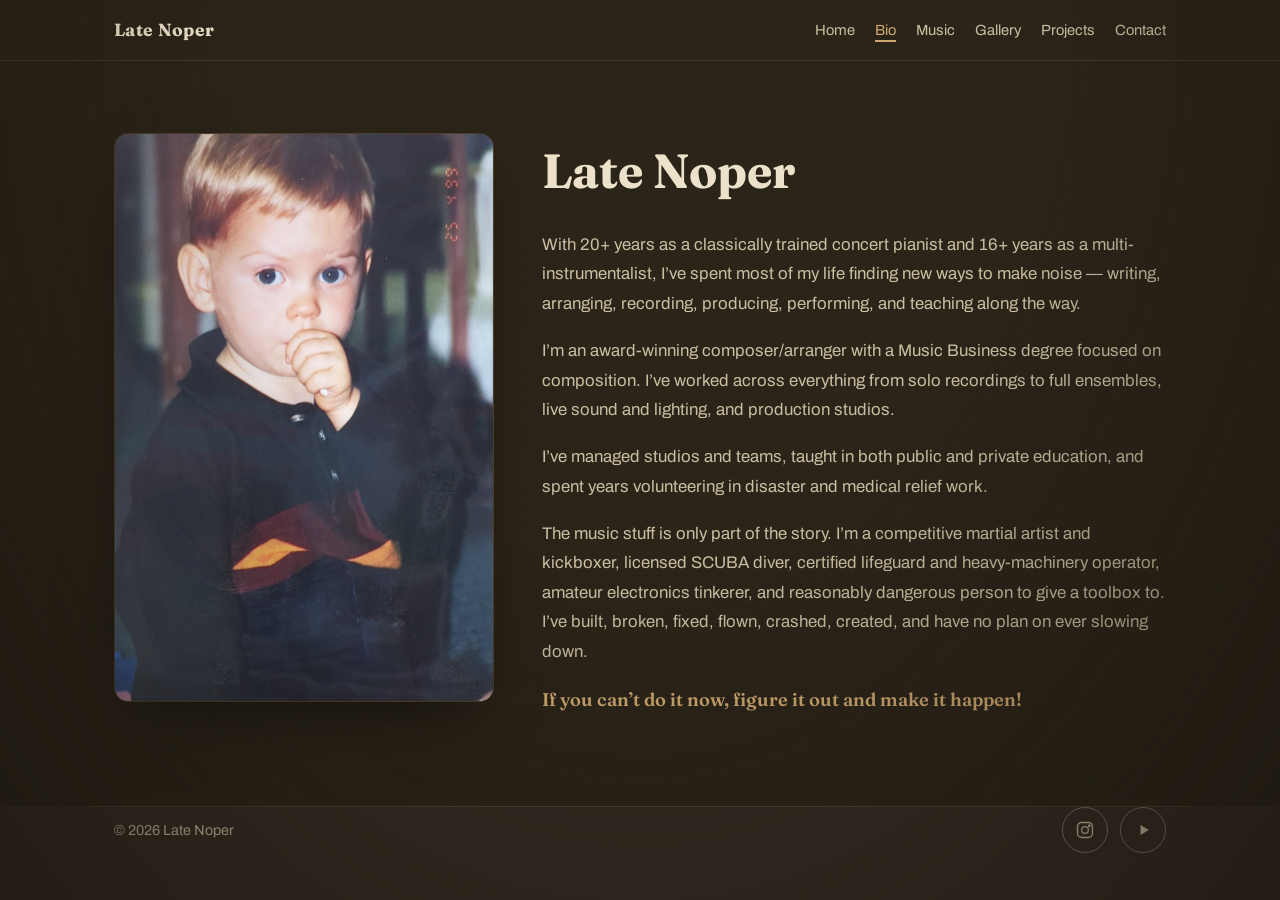
==== bio.html @ 8b2682c2 "Add files via upload" ====
<!DOCTYPE html>
<html lang="en">
<head>
<meta charset="UTF-8">
<meta name="viewport" content="width=device-width, initial-scale=1.0">
<title>Bio — Late Noper</title>
<meta name="theme-color" content="#2A2318">
<meta name="description" content="Late Noper — bio.">
<link rel="icon" type="image/png" sizes="32x32" href="assets/img/favicon-32.png">
<link rel="icon" type="image/png" sizes="64x64" href="assets/img/favicon-64.png">
<link rel="apple-touch-icon" href="assets/img/apple-touch-icon.png">
<link rel="preconnect" href="https://fonts.googleapis.com">
<link rel="preconnect" href="https://fonts.gstatic.com" crossorigin>
<link href="https://fonts.googleapis.com/css2?family=Fraunces:ital,opsz,wght@0,9..144,400;0,9..144,600;0,9..144,700;0,9..144,900;1,9..144,500&family=Archivo:wght@400;500;600;700&display=swap" rel="stylesheet">
<link rel="stylesheet" href="assets/css/style.css">
</head>
<body>

<header>
  <nav class="wrap">
    <a class="brand" href="index.html">Late Noper</a>
    <ul class="nav-links">
      <li><a href="index.html">Home</a></li>
      <li><a href="bio.html" class="active">Bio</a></li>
      <li><a href="music.html">Music</a></li>
      <li><a href="gallery.html">Gallery</a></li>
      <li><a href="projects.html">Projects</a></li>
      <li><a href="contact.html">Contact</a></li>
    </ul>
  </nav>
</header>

<section class="bio-page">
  <div class="wrap bio-wrap">
    <div class="bio-photo">
      <img src="assets/img/bio-photo.jpg" alt="Late Noper" loading="eager">
    </div>
    <div class="bio-content">
      <h1>Late Noper</h1>
      <p>With 20+ years as a classically trained concert pianist and 16+ years as a multi-instrumentalist, I&rsquo;ve spent most of my life finding new ways to make noise &mdash; writing, arranging, recording, producing, performing, and teaching along the way.</p>
      <p>I&rsquo;m an award-winning composer/arranger with a Music Business degree focused on composition. I&rsquo;ve worked across everything from solo recordings to full ensembles, live sound and lighting, and production studios.</p>
      <p>I&rsquo;ve managed studios and teams, taught in both public and private education, and spent years volunteering in disaster and medical relief work.</p>
      <p>The music stuff is only part of the story. I&rsquo;m a competitive martial artist and kickboxer, licensed SCUBA diver, certified lifeguard and heavy-machinery operator, amateur electronics tinkerer, and reasonably dangerous person to give a toolbox to. I&rsquo;ve built, broken, fixed, flown, crashed, created, and have no plan on ever slowing down.</p>
      <p>If you can&rsquo;t do it now, figure it out and make it happen!</p>
    </div>
  </div>
</section>

<footer class="wrap">
  <span>© 2026 Late Noper</span>
  <div class="footer-socials">
    <a class="btn-icon" href="https://www.instagram.com/n8mydude" target="_blank" rel="noopener" aria-label="Instagram">
      <svg viewBox="0 0 24 24" fill="none" stroke="currentColor" stroke-width="1.6"><rect x="3" y="3" width="18" height="18" rx="5"/><circle cx="12" cy="12" r="4"/><circle cx="17.2" cy="6.8" r="1"/></svg>
    </a>
    <a class="btn-icon" href="https://open.spotify.com/artist/4hg9pHm6fuqy6S8k84b3Cp" target="_blank" rel="noopener" aria-label="Spotify">
      <svg viewBox="0 0 24 24" fill="currentColor"><path d="M9 18V6l10 6-10 6Z"/></svg>
    </a>
  </div>
</footer>

</body>
</html>
---- assets/css/style.css ----
:root{
  --charcoal:#342B22;
  --charcoal-2:#2A2318;
  --charcoal-3:#241d14;
  --olive:#514C34;
  --pollen:#CFA96F;
  --red-sands:#BD9B30;
  --dried-petals:#9A4A36;
  --birch:#ECE1C9;
  --birch-dim:#c9bea1;
  --radius:14px;
}

*{box-sizing:border-box;}
html{scroll-behavior:smooth;}
body{
  margin:0;
  background:var(--charcoal);
  color:var(--birch);
  font-family:'Archivo',sans-serif;
  font-size:17px;
  line-height:1.6;
  position:relative;
}
img{max-width:100%;display:block;}

h1,h2,h3,h4{
  font-family:'Fraunces',serif;
  font-weight:700;
  margin:0 0 0.5em 0;
  color:var(--birch);
}

a{color:inherit;}

.wrap{
  max-width:1100px;
  margin:0 auto;
  padding:0 24px;
}

/* ---------- RETRO TEXTURE LAYER ---------- */
body::before{
  content:"";
  position:fixed;
  inset:0;
  pointer-events:none;
  z-index:2000;
  opacity:0.05;
  mix-blend-mode:overlay;
  background-image:url("data:image/svg+xml,%3Csvg xmlns='http://www.w3.org/2000/svg' width='120' height='120'%3E%3Cfilter id='n'%3E%3CfeTurbulence type='fractalNoise' baseFrequency='0.85' numOctaves='2' stitchTiles='stitch'/%3E%3C/filter%3E%3Crect width='100%25' height='100%25' filter='url(%23n)'/%3E%3C/svg%3E");
}
body::after{
  content:"";
  position:fixed;
  inset:0;
  pointer-events:none;
  z-index:1999;
  background:radial-gradient(ellipse at 50% 0%, rgba(0,0,0,0) 45%, rgba(20,16,10,0.55) 100%);
}

/* ---------- DIVIDER ---------- */
.spark-divider{
  display:flex;
  align-items:center;
  gap:16px;
  margin:0 0 48px 0;
}
.spark-divider .line{
  flex:1;
  height:1px;
  background:linear-gradient(to right, transparent, rgba(207,169,111,0.35), transparent);
}
.spark-divider svg{width:16px; height:16px; flex-shrink:0; opacity:0.8;}

/* ---------- NAV ---------- */
header{
  position:sticky;
  top:0;
  z-index:50;
  background:rgba(42,35,24,0.92);
  backdrop-filter:blur(8px);
  border-bottom:1px solid rgba(207,169,111,0.15);
}
nav.wrap{
  display:flex;
  align-items:center;
  justify-content:space-between;
  padding-top:16px;
  padding-bottom:16px;
  gap:16px;
}
.brand{
  font-family:'Fraunces',serif;
  font-weight:700;
  font-size:1.1rem;
  letter-spacing:0.02em;
  text-decoration:none;
  color:var(--birch);
  white-space:nowrap;
}
.nav-links{
  display:flex;
  gap:20px;
  list-style:none;
  margin:0;
  padding:0;
  overflow-x:auto;
  scrollbar-width:none;
}
.nav-links::-webkit-scrollbar{display:none;}
.nav-links a{
  text-decoration:none;
  font-size:0.92rem;
  color:var(--birch-dim);
  transition:color .2s ease;
  white-space:nowrap;
  padding-bottom:2px;
  border-bottom:2px solid transparent;
}
.nav-links a:hover{color:var(--pollen);}
.nav-links a.active{color:var(--pollen); border-bottom-color:var(--pollen);}

@media (max-width:560px){
  .nav-links{gap:14px;}
  .nav-links a{font-size:0.82rem;}
  .brand{font-size:1rem;}
}

/* ---------- HERO (home) ---------- */
.hero{
  position:relative;
  min-height:100svh;
  min-height:92vh;
  display:flex;
  align-items:flex-end;
  overflow:hidden;
  padding:0;
}
.hero img{
  position:absolute;
  inset:0;
  width:100%;
  height:100%;
  object-fit:cover;
  filter:saturate(1.08);
}
.hero img.hero-mobile{
  object-position:58% 25%;
}
.hero img.hero-desktop{
  display:none;
  object-position:70% 40%;
}
@media (min-width:900px){
  .hero img.hero-mobile{display:none;}
  .hero img.hero-desktop{display:block;}
}
.hero::after{
  content:"";
  position:absolute;
  inset:0;
  background:
    linear-gradient(to top, rgba(24,19,12,0.97) 0%, rgba(24,19,12,0.6) 30%, rgba(24,19,12,0.1) 58%, rgba(24,19,12,0.3) 100%);
}
.hero-content{
  position:relative;
  z-index:2;
  padding-bottom:56px;
  padding-top:80px;
  width:100%;
}
.hero h1{
  font-size:clamp(2.8rem, 11vw, 7.5rem);
  line-height:0.94;
  margin:0;
  color:var(--birch);
  text-shadow:
    0 0 30px rgba(207,169,111,0.55),
    0 0 70px rgba(189,155,48,0.35);
}
.hero-bio{
  margin-top:20px;
  max-width:520px;
  font-size:1.05rem;
  color:var(--birch-dim);
}
.hero-actions{
  margin-top:26px;
  display:flex;
  gap:14px;
  flex-wrap:wrap;
}

/* ---------- PAGE HERO (sub pages) ---------- */
.page-hero{
  display:flex;
  flex-direction:column;
  justify-content:center;      /* equal space above and below the text */
  min-height:104px;
  padding:20px 0;              /* overrides the generic section padding */
  background:var(--charcoal-2);
  border-bottom:1px solid rgba(207,169,111,0.15);
}
.page-hero .wrap{
  width:100%;                  /* stretch to the same left edge as the nav */
  padding-top:0;
  padding-bottom:0;
}
.page-hero h1{
  font-size:clamp(1.9rem, 3.4vw, 2.4rem);
  line-height:1.15;
  text-shadow:0 0 24px rgba(207,169,111,0.3);
  margin:0;
}
.page-hero p{
  color:var(--birch-dim);
  max-width:560px;
  margin:6px 0 0;
  font-size:1rem;
  line-height:1.5;
}

/* ---------- BUTTONS ---------- */
.btn{
  display:inline-block;
  padding:13px 26px;
  border-radius:999px;
  text-decoration:none;
  font-weight:600;
  font-size:0.95rem;
  transition:transform .15s ease, background .2s ease, border-color .2s ease;
  border:1px solid transparent;
}
.btn-primary{
  background:var(--pollen);
  color:var(--charcoal-3);
}
.btn-primary:hover{transform:translateY(-2px);}
.btn-ghost{
  border-color:rgba(236,225,201,0.4);
  color:var(--birch);
}
.btn-ghost:hover{border-color:var(--pollen); color:var(--pollen);}
.btn-icon{
  display:inline-flex;
  align-items:center;
  justify-content:center;
  width:46px;
  height:46px;
  border-radius:50%;
  border:1px solid rgba(236,225,201,0.4);
  transition:border-color .2s ease, color .2s ease;
}
.btn-icon:hover{border-color:var(--pollen); color:var(--pollen);}
.btn-icon svg{width:20px; height:20px;}

/* ---------- SECTIONS GENERAL ---------- */
section{
  padding:32px 0;
  position:relative;
}
@media (max-width:700px){
  section{padding:24px 0;}
  .page-hero{min-height:88px; padding:16px 0;}
}
.section-head{
  max-width:640px;
  margin-bottom:24px;
}
.section-head p{
  color:var(--birch-dim);
  margin-top:8px;
}

/* ---------- MUSIC / RADIO PANEL ---------- */
.music{background:var(--charcoal-2);}
.radio-panel{
  position:relative;
  background:var(--olive);
  border-radius:20px;
  padding:46px 24px 24px;
  box-shadow:
    inset 0 0 0 1px rgba(207,169,111,0.25),
    0 20px 50px -25px rgba(0,0,0,0.6);
}
.radio-panel::before,
.radio-panel::after{
  content:"";
  position:absolute;
  top:16px;
  width:18px;
  height:18px;
  border-radius:50%;
  background:radial-gradient(circle at 35% 30%, var(--pollen), var(--red-sands) 70%);
  box-shadow:0 0 12px rgba(207,169,111,0.5);
}
.radio-panel::before{left:20px;}
.radio-panel::after{right:20px;}
.radio-panel iframe{
  display:block;
  width:100%;
  border-radius:12px;
}

.stream-links{
  margin-top:24px;
  display:flex;
  flex-wrap:wrap;
  gap:12px;
}
.stream-links a{
  display:inline-flex;
  align-items:center;
  gap:9px;
  padding:10px 18px;
  border-radius:999px;
  background:var(--charcoal-3);
  border:1px solid rgba(207,169,111,0.25);
  text-decoration:none;
  font-size:0.9rem;
  color:var(--birch);
  transition:border-color .2s ease, color .2s ease;
}
.stream-links a:hover{border-color:var(--pollen); color:var(--pollen);}
.stream-links svg{width:16px; height:16px;}

/* ---------- OTHER PROJECTS ---------- */
.other-projects{
  margin-top:56px;
  padding-top:40px;
  border-top:1px solid rgba(207,169,111,0.18);
}
.other-projects h3{
  font-size:1.1rem;
  color:var(--birch-dim);
  font-family:'Archivo',sans-serif;
  font-weight:600;
  text-transform:none;
  margin-bottom:20px;
}
.project-list{
  display:grid;
  grid-template-columns:repeat(auto-fit, minmax(260px,1fr));
  gap:20px;
}
.project-card{
  background:var(--charcoal-3);
  border:1px solid rgba(207,169,111,0.18);
  border-radius:12px;
  padding:20px 22px;
  text-decoration:none;
  display:block;
  transition:border-color .2s ease, transform .15s ease;
}
.project-card:hover{border-color:var(--pollen); transform:translateY(-2px);}
.project-card .proj-name{
  font-family:'Fraunces',serif;
  font-size:1.1rem;
  color:var(--birch);
  margin-bottom:6px;
}
.project-card .proj-blurb{
  font-size:0.9rem;
  color:var(--birch-dim);
  line-height:1.5;
}

/* ---------- OTHER PROJECTS (big cards, music page) ---------- */
.other-projects-page{background:var(--charcoal-2);}
.project-list-big{
  grid-template-columns:repeat(auto-fit, minmax(300px,1fr));
  gap:28px;
}
.project-card-big{
  background:var(--charcoal-3);
  border:1px solid rgba(207,169,111,0.2);
  border-radius:var(--radius);
  overflow:hidden;
  box-shadow:0 20px 50px -26px rgba(0,0,0,0.65);
  transition:transform .18s ease, border-color .18s ease;
}
.project-card-big:hover{transform:translateY(-3px); border-color:rgba(207,169,111,0.4);}
.project-card-big .proj-cover{
  aspect-ratio:1/1;
  overflow:hidden;
  background:var(--charcoal-2);
}
.project-card-big .proj-cover img{
  width:100%;
  height:100%;
  object-fit:cover;
}
.project-card-big .proj-info{padding:24px 26px 26px;}
.project-card-big .proj-name{
  font-family:'Fraunces',serif;
  font-size:1.45rem;
  color:var(--birch);
  margin-bottom:8px;
}
.project-card-big .proj-blurb{
  font-size:1rem;
  color:var(--birch-dim);
  line-height:1.55;
  margin-bottom:18px;
}
.proj-links{
  display:flex;
  gap:12px;
}
.proj-links .btn-icon{width:42px; height:42px;}
.proj-links .btn-icon svg{width:18px; height:18px;}
.proj-website-btn svg{width:17px; height:17px;}

/* ---------- SECTION LABELS (music page) ---------- */
.section-label{
  margin-bottom:24px;
}
.section-label h2{
  font-size:1.5rem;
  color:var(--pollen);
  margin-bottom:4px;
}
.section-label p{
  color:var(--birch-dim);
  margin:0;
}

/* ---------- BIO PAGE ---------- */
.bio-page{background:var(--charcoal-2);}
.bio-wrap{
  display:grid;
  grid-template-columns:minmax(260px,380px) 1fr;
  gap:48px;
  align-items:start;
  padding-top:40px;
  padding-bottom:40px;
}
.bio-photo img{
  width:100%;
  border-radius:var(--radius);
  box-shadow:0 24px 60px -24px rgba(0,0,0,0.65);
  border:1px solid rgba(207,169,111,0.2);
}
.bio-content h1{
  font-size:clamp(2rem, 4vw, 3rem);
  margin-bottom:20px;
}
.bio-content p{
  color:var(--birch-dim);
  font-size:1.05rem;
  line-height:1.75;
  margin:0 0 18px;
  max-width:640px;
}
.bio-content p:last-child{
  color:var(--pollen);
  font-weight:600;
  font-family:'Fraunces',serif;
  font-size:1.15rem;
}
@media (max-width:800px){
  .bio-wrap{grid-template-columns:1fr; gap:28px;}
  .bio-photo{max-width:340px; margin:0 auto;}
}

/* ---------- GALLERY ---------- */
.gallery-page{background:var(--charcoal-2);}
.gallery-section-head{
  margin:0 0 20px;
  padding-top:8px;
}
.gallery-section-head h2{
  font-size:1.7rem;
  color:var(--pollen);
}
.gallery-section-head-videos{
  margin-top:56px;
  padding-top:32px;
  border-top:1px solid rgba(207,169,111,0.18);
}
.gallery-subhead{margin:0 0 14px;}
.gallery-subhead h3{
  font-size:1.05rem;
  color:var(--birch-dim);
  font-family:'Archivo',sans-serif;
  font-weight:600;
  text-transform:uppercase;
  letter-spacing:0.04em;
}
.gallery{
  display:grid;
  grid-template-columns:repeat(3, minmax(0, 1fr));   /* 3 across on desktop */
  gap:20px;
  margin-bottom:40px;
}
@media (min-width:900px){
  /* if the last row has a single item, centre it instead of leaving it hanging left */
  .gallery > .photo-card:last-child:nth-child(3n+1){grid-column:2;}
}
@media (max-width:899px){
  .gallery{grid-template-columns:repeat(2, minmax(0, 1fr)); gap:14px;}
}
@media (max-width:520px){
  .gallery{grid-template-columns:1fr;}
}
.photo-card{
  background:var(--charcoal-3);
  border:1px solid rgba(207,169,111,0.2);
  border-radius:12px;
  overflow:hidden;
  box-shadow:0 16px 34px -20px rgba(0,0,0,0.6);
  cursor:zoom-in;
}
.photo-card img,
.photo-card video{
  width:100%;
  height:100%;
  aspect-ratio:4/5;
  object-fit:cover;
  display:block;
  transition:transform .3s ease;
}
.photo-card:hover img,
.photo-card:hover video{transform:scale(1.03);}

#lightbox{
  position:fixed;
  inset:0;
  z-index:6000;
  display:none;
  align-items:center;
  justify-content:center;
  background:rgba(20,16,10,0);
  cursor:zoom-out;
  transition:background .28s ease;
  padding:30px;
}
#lightbox.open{
  display:flex;
  background:rgba(20,16,10,0.92);
}
#lightbox img,
#lightbox video{
  max-width:min(92vw, 1100px);
  max-height:88vh;
  border-radius:10px;
  box-shadow:0 30px 80px -20px rgba(0,0,0,0.8);
  transform:scale(0.92);
  opacity:0;
  transition:transform .28s ease, opacity .28s ease;
}
#lightbox.open img,
#lightbox.open video{
  transform:scale(1);
  opacity:1;
}

/* ---------- SCORES ---------- */
.scores-page{background:var(--charcoal);}
.score-item{
  background:var(--charcoal-2);
  border:1px solid rgba(207,169,111,0.2);
  border-radius:var(--radius);
  padding:26px;
  margin-bottom:32px;
}
.score-item h3{
  margin-bottom:14px;
  font-size:1.3rem;
}
.score-audio{
  width:100%;
  margin-bottom:18px;
  accent-color:var(--pollen);
}
.score-pdf-viewer{
  width:100%;
  max-height:640px;
  overflow-y:auto;
  -webkit-overflow-scrolling:touch;
  border:1px solid rgba(207,169,111,0.2);
  border-radius:8px;
  background:var(--birch);
  padding:10px 0;
}
.score-pdf-viewer canvas{
  display:block;
  margin:0 auto 10px;
  max-width:100%;
  height:auto;
}
.score-pdf-viewer .pdf-loading{
  padding:60px 10px;
  text-align:center;
  color:var(--charcoal-2);
  font-size:0.9rem;
}
@media (max-width:700px){
  .score-pdf-viewer{max-height:480px;}
}
.score-links{
  margin-top:14px;
  display:flex;
  gap:14px;
  flex-wrap:wrap;
  font-size:0.9rem;
}
.score-links a{
  color:var(--pollen);
  text-decoration:none;
  border-bottom:1px solid rgba(207,169,111,0.4);
}
.score-note{
  font-size:0.9rem;
  color:var(--birch-dim);
  font-style:italic;
}
@media (max-width:700px){
}

/* ---------- PROJECTS (tabbed page) ---------- */
.projects-page{background:var(--charcoal-2);}
.project-tabs{
  display:flex;
  gap:6px;
  overflow-x:auto;
  scrollbar-width:none;
  padding-bottom:2px;
  margin-bottom:0;
  border-bottom:1px solid rgba(207,169,111,0.18);
}
.project-tabs::-webkit-scrollbar{display:none;}
.tab-btn{
  flex-shrink:0;
  background:var(--charcoal-3);
  border:1px solid rgba(207,169,111,0.2);
  border-bottom:none;
  color:var(--birch-dim);
  padding:12px 20px;
  font-family:'Archivo',sans-serif;
  font-size:0.9rem;
  font-weight:600;
  cursor:pointer;
  border-radius:10px 10px 0 0;
  transition:color .2s ease, background .2s ease;
  white-space:nowrap;
  position:relative;
  top:1px;
}
.tab-btn:hover{color:var(--birch);}
.tab-btn.active{
  background:var(--charcoal);
  color:var(--pollen);
  border-color:rgba(207,169,111,0.4);
  border-bottom:1px solid var(--charcoal);
}
.project-panels{
  background:var(--charcoal);
  border:1px solid rgba(207,169,111,0.2);
  border-top:none;
  border-radius:0 0 var(--radius) var(--radius);
  padding:32px;
}
.project-panel{display:none;}
.project-panel.open{
  display:block;
  animation:panelFold .3s ease;
}
@keyframes panelFold{
  from{opacity:0; transform:translateY(-8px);}
  to{opacity:1; transform:translateY(0);}
}
.project-panel h2{font-size:1.6rem; margin-bottom:8px;}
.project-blurb{
  color:var(--birch-dim);
  max-width:640px;
  margin-bottom:28px;
}
.project-grid{margin-top:0;}
.pdf-feature{display:flex; gap:14px; flex-wrap:wrap;}
@media (max-width:700px){
  .project-panels{padding:22px 18px;}
  .tab-btn{padding:10px 14px; font-size:0.82rem;}
}

/* ---------- DECKS ---------- */
.decks-page{background:var(--charcoal-2);}
.deck-card{
  background:var(--charcoal-3);
  border:1px solid rgba(207,169,111,0.2);
  border-radius:var(--radius);
  margin-bottom:24px;
  overflow:hidden;
}
.deck-head{
  display:flex;
  align-items:flex-start;
  gap:24px;
  padding:24px;
  flex-wrap:wrap;
}
.deck-commanders{
  display:flex;
  gap:12px;
  flex-shrink:0;
}
.deck-commanders img{
  width:160px;
  height:auto;
  border-radius:10px;
  border:1px solid rgba(207,169,111,0.35);
  box-shadow:0 12px 26px -14px rgba(0,0,0,0.6);
}
.deck-title-block h3{
  font-size:1.5rem;
  margin-bottom:6px;
}
.deck-title-block .deck-cmdr-names{
  font-size:0.95rem;
  color:var(--birch-dim);
  font-style:italic;
}
.deck-card details{border-top:1px solid rgba(207,169,111,0.15);}
.deck-card summary{
  cursor:pointer;
  padding:14px 24px;
  font-size:0.9rem;
  color:var(--pollen);
  list-style:none;
  user-select:none;
}
.deck-card summary::-webkit-details-marker{display:none;}
.deck-card summary::before{content:"▸ ";}
.deck-card details[open] summary::before{content:"▾ ";}
.deck-body{
  padding:6px 24px 28px;
  display:grid;
  grid-template-columns:repeat(auto-fill, minmax(220px, 1fr));
  gap:28px 32px;
  align-items:start;
}
.card-section h4{
  font-size:0.85rem;
  text-transform:uppercase;
  letter-spacing:0.04em;
  color:var(--birch-dim);
  font-family:'Archivo',sans-serif;
  font-weight:600;
  margin-bottom:12px;
}
.card-chips{
  display:flex;
  flex-direction:column;
  gap:9px;
}
.card-name{
  font-size:0.95rem;
  color:var(--birch);
  text-decoration:none;
  border-bottom:1px dotted rgba(207,169,111,0.5);
  cursor:pointer;
  width:fit-content;
}
.card-name:hover{color:var(--pollen); border-bottom-color:var(--pollen);}
.card-name .qty{
  color:var(--birch-dim);
  font-size:0.8rem;
  margin-right:2px;
}

#scry-tooltip{
  position:fixed;
  z-index:5000;
  pointer-events:none;
  width:280px;
  border-radius:14px;
  overflow:hidden;
  box-shadow:0 16px 40px -12px rgba(0,0,0,0.7);
  border:1px solid rgba(207,169,111,0.4);
  display:none;
  background:var(--charcoal-3);
}
#scry-tooltip img{width:100%; display:block;}
#scry-tooltip .scry-loading{
  padding:60px 10px;
  text-align:center;
  font-size:0.85rem;
  color:var(--birch-dim);
}

/* ---------- CONTACT ---------- */
.contact{background:var(--charcoal);}
form{
  display:grid;
  gap:18px;
  max-width:560px;
}
label{
  display:block;
  font-size:0.9rem;
  color:var(--birch-dim);
  margin-bottom:6px;
}
input, textarea{
  width:100%;
  padding:13px 14px;
  background:var(--charcoal-2);
  border:1px solid rgba(207,169,111,0.25);
  border-radius:10px;
  color:var(--birch);
  font-family:'Archivo',sans-serif;
  font-size:1rem;
}
input:focus, textarea:focus{
  outline:2px solid var(--pollen);
  outline-offset:1px;
}
textarea{resize:vertical; min-height:130px;}
button[type="submit"]{
  justify-self:start;
  background:var(--pollen);
  color:var(--charcoal-3);
  border:none;
  padding:13px 28px;
  border-radius:999px;
  font-weight:600;
  font-size:0.95rem;
  cursor:pointer;
  font-family:'Archivo',sans-serif;
  transition:transform .15s ease;
}
button[type="submit"]:hover{transform:translateY(-2px);}
.form-note{
  font-size:0.85rem;
  color:var(--birch-dim);
  margin-top:6px;
}

/* ---------- FOOTER ---------- */
footer{
  padding:32px 0;
  border-top:1px solid rgba(207,169,111,0.15);
  display:flex;
  align-items:center;
  justify-content:space-between;
  flex-wrap:wrap;
  gap:14px;
  color:var(--birch-dim);
  font-size:0.9rem;
}
.footer-socials{
  display:flex;
  gap:12px;
}

@media (prefers-reduced-motion: reduce){
  html{scroll-behavior:auto;}
  .btn, button{transition:none;}
}
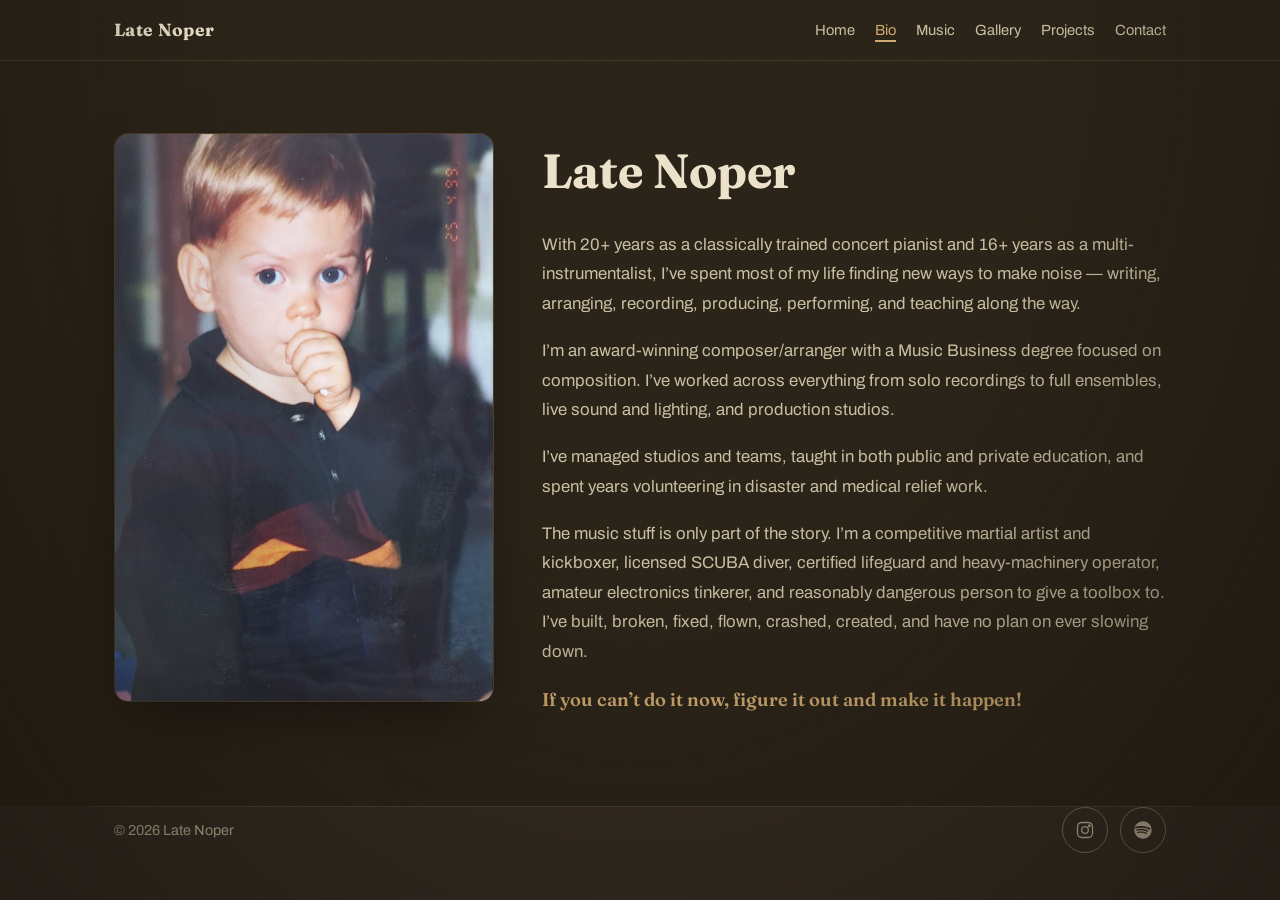
==== commit 04a17432: "Add files via upload" ====
--- a/bio.html
+++ b/bio.html
@@ -53,7 +53,7 @@
       <svg viewBox="0 0 24 24" fill="none" stroke="currentColor" stroke-width="1.6"><rect x="3" y="3" width="18" height="18" rx="5"/><circle cx="12" cy="12" r="4"/><circle cx="17.2" cy="6.8" r="1"/></svg>
     </a>
     <a class="btn-icon" href="https://open.spotify.com/artist/4hg9pHm6fuqy6S8k84b3Cp" target="_blank" rel="noopener" aria-label="Spotify">
-      <svg viewBox="0 0 24 24" fill="currentColor"><path d="M9 18V6l10 6-10 6Z"/></svg>
+      <svg viewBox="0 0 24 24" fill="currentColor"><path d="M12 1.6C6.2 1.6 1.6 6.2 1.6 12S6.2 22.4 12 22.4 22.4 17.8 22.4 12 17.8 1.6 12 1.6zm4.86 15.02a.72.72 0 0 1-.99.24c-2.72-1.66-6.14-2.04-10.17-1.12a.72.72 0 1 1-.32-1.4c4.41-1 8.2-.57 11.24 1.29.34.21.45.65.24.99zm1.23-2.74a.9.9 0 0 1-1.24.3c-3.11-1.91-7.86-2.47-11.54-1.35a.9.9 0 1 1-.52-1.72c4.2-1.27 9.42-.65 13.01 1.54.42.26.56.81.29 1.23zm.11-2.86C14.76 9 7.72 8.76 3.76 10.01a1.08 1.08 0 1 1-.64-2.06c4.55-1.38 12.32-1.11 17.17 1.74a1.08 1.08 0 0 1-1.1 1.86z"/></svg>
     </a>
   </div>
 </footer>
--- a/assets/css/style.css
+++ b/assets/css/style.css
@@ -64,7 +64,7 @@
   display:flex;
   align-items:center;
   gap:16px;
-  margin:0 0 48px 0;
+  margin:36px 0;
 }
 .spark-divider .line{
   flex:1;
@@ -176,8 +176,8 @@
   margin:0;
   color:var(--birch);
   text-shadow:
-    0 0 30px rgba(207,169,111,0.55),
-    0 0 70px rgba(189,155,48,0.35);
+    0 0 10px rgba(207,169,111,0.3),
+    0 0 24px rgba(189,155,48,0.14);
 }
 .hero-bio{
   margin-top:20px;
@@ -562,12 +562,42 @@
   background:var(--charcoal-2);
   border:1px solid rgba(207,169,111,0.2);
   border-radius:var(--radius);
-  padding:26px;
-  margin-bottom:32px;
-}
-.score-item h3{
-  margin-bottom:14px;
+  margin-bottom:18px;
+  overflow:hidden;
+}
+.score-toggle{
+  width:100%;
+  display:flex;
+  align-items:center;
+  justify-content:space-between;
+  gap:16px;
+  background:none;
+  border:none;
+  cursor:pointer;
+  padding:22px 26px;
+  text-align:left;
+  font-family:inherit;
+}
+.score-toggle h3{
+  margin:0;
   font-size:1.3rem;
+  color:var(--birch);
+}
+.score-chevron{
+  flex-shrink:0;
+  color:var(--pollen);
+  font-size:1rem;
+  transition:transform .25s ease;
+}
+.score-item.open .score-chevron{transform:rotate(180deg);}
+.score-body{
+  max-height:0;
+  overflow:hidden;
+  transition:max-height .32s ease;
+  padding:0 26px;
+}
+.score-item.open .score-body{
+  padding:0 26px 26px;
 }
 .score-audio{
   width:100%;
@@ -623,14 +653,12 @@
 .projects-page{background:var(--charcoal-2);}
 .project-tabs{
   display:flex;
+  flex-wrap:wrap;
   gap:6px;
-  overflow-x:auto;
-  scrollbar-width:none;
   padding-bottom:2px;
   margin-bottom:0;
   border-bottom:1px solid rgba(207,169,111,0.18);
 }
-.project-tabs::-webkit-scrollbar{display:none;}
 .tab-btn{
   flex-shrink:0;
   background:var(--charcoal-3);
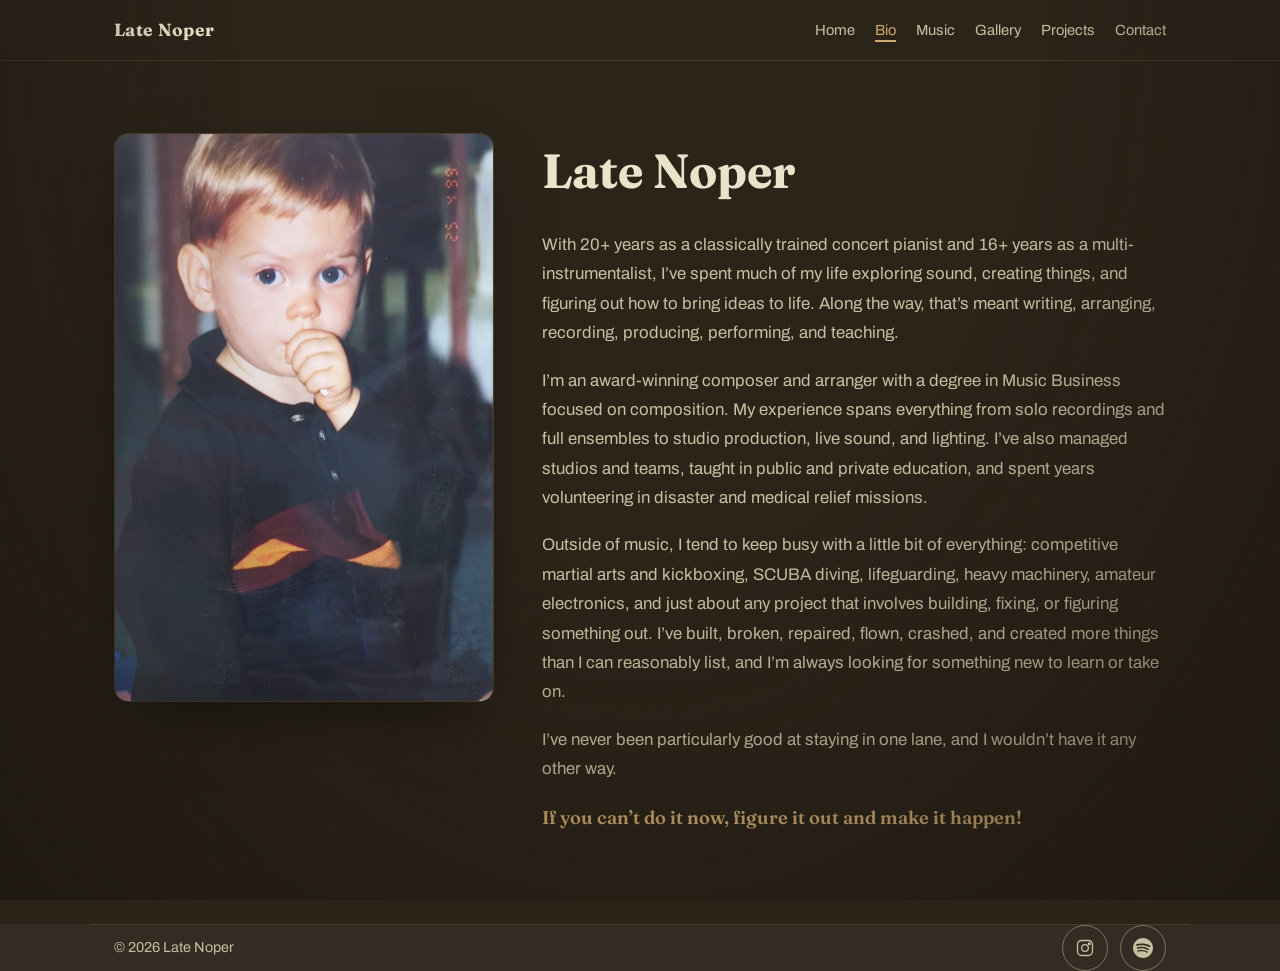
==== commit c7e126ec: "Add files via upload" ====
--- a/bio.html
+++ b/bio.html
@@ -37,10 +37,10 @@
     </div>
     <div class="bio-content">
       <h1>Late Noper</h1>
-      <p>With 20+ years as a classically trained concert pianist and 16+ years as a multi-instrumentalist, I&rsquo;ve spent most of my life finding new ways to make noise &mdash; writing, arranging, recording, producing, performing, and teaching along the way.</p>
-      <p>I&rsquo;m an award-winning composer/arranger with a Music Business degree focused on composition. I&rsquo;ve worked across everything from solo recordings to full ensembles, live sound and lighting, and production studios.</p>
-      <p>I&rsquo;ve managed studios and teams, taught in both public and private education, and spent years volunteering in disaster and medical relief work.</p>
-      <p>The music stuff is only part of the story. I&rsquo;m a competitive martial artist and kickboxer, licensed SCUBA diver, certified lifeguard and heavy-machinery operator, amateur electronics tinkerer, and reasonably dangerous person to give a toolbox to. I&rsquo;ve built, broken, fixed, flown, crashed, created, and have no plan on ever slowing down.</p>
+      <p>With 20+ years as a classically trained concert pianist and 16+ years as a multi-instrumentalist, I&rsquo;ve spent much of my life exploring sound, creating things, and figuring out how to bring ideas to life. Along the way, that&rsquo;s meant writing, arranging, recording, producing, performing, and teaching.</p>
+      <p>I&rsquo;m an award-winning composer and arranger with a degree in Music Business focused on composition. My experience spans everything from solo recordings and full ensembles to studio production, live sound, and lighting. I&rsquo;ve also managed studios and teams, taught in public and private education, and spent years volunteering in disaster and medical relief missions.</p>
+      <p>Outside of music, I tend to keep busy with a little bit of everything: competitive martial arts and kickboxing, SCUBA diving, lifeguarding, heavy machinery, amateur electronics, and just about any project that involves building, fixing, or figuring something out. I&rsquo;ve built, broken, repaired, flown, crashed, and created more things than I can reasonably list, and I&rsquo;m always looking for something new to learn or take on.</p>
+      <p>I&rsquo;ve never been particularly good at staying in one lane, and I wouldn&rsquo;t have it any other way.</p>
       <p>If you can&rsquo;t do it now, figure it out and make it happen!</p>
     </div>
   </div>
@@ -53,7 +53,7 @@
       <svg viewBox="0 0 24 24" fill="none" stroke="currentColor" stroke-width="1.6"><rect x="3" y="3" width="18" height="18" rx="5"/><circle cx="12" cy="12" r="4"/><circle cx="17.2" cy="6.8" r="1"/></svg>
     </a>
     <a class="btn-icon" href="https://open.spotify.com/artist/4hg9pHm6fuqy6S8k84b3Cp" target="_blank" rel="noopener" aria-label="Spotify">
-      <svg viewBox="0 0 24 24" fill="currentColor"><path d="M12 1.6C6.2 1.6 1.6 6.2 1.6 12S6.2 22.4 12 22.4 22.4 17.8 22.4 12 17.8 1.6 12 1.6zm4.86 15.02a.72.72 0 0 1-.99.24c-2.72-1.66-6.14-2.04-10.17-1.12a.72.72 0 1 1-.32-1.4c4.41-1 8.2-.57 11.24 1.29.34.21.45.65.24.99zm1.23-2.74a.9.9 0 0 1-1.24.3c-3.11-1.91-7.86-2.47-11.54-1.35a.9.9 0 1 1-.52-1.72c4.2-1.27 9.42-.65 13.01 1.54.42.26.56.81.29 1.23zm.11-2.86C14.76 9 7.72 8.76 3.76 10.01a1.08 1.08 0 1 1-.64-2.06c4.55-1.38 12.32-1.11 17.17 1.74a1.08 1.08 0 0 1-1.1 1.86z"/></svg>
+      <svg viewBox="0 0 24 24" fill="currentColor"><path d="M12 0C5.4 0 0 5.4 0 12s5.4 12 12 12 12-5.4 12-12S18.66 0 12 0zm5.521 17.34c-.24.359-.66.48-1.021.24-2.82-1.74-6.36-2.101-10.561-1.141-.418.122-.779-.179-.899-.539-.12-.421.18-.78.54-.9 4.56-1.021 8.52-.6 11.64 1.32.42.18.479.659.301 1.02zm1.44-3.3c-.301.42-.841.6-1.262.3-3.239-1.98-8.159-2.58-11.939-1.38-.479.12-1.02-.12-1.14-.6-.12-.48.12-1.02.6-1.14 4.32-1.32 9.72-.66 13.439 1.621.361.181.54.78.301 1.2zm.12-3.36C15.24 8.4 8.82 8.16 5.16 9.301c-.6.179-1.2-.181-1.38-.721-.18-.601.18-1.2.72-1.381 4.26-1.26 11.28-1.02 15.721 1.621.539.3.719 1.02.419 1.56-.299.421-1.02.599-1.559.3z"/></svg>
     </a>
   </div>
 </footer>
--- a/assets/css/style.css
+++ b/assets/css/style.css
@@ -412,6 +412,18 @@
 .proj-links .btn-icon svg{width:18px; height:18px;}
 .proj-website-btn svg{width:17px; height:17px;}
 
+/* ---------- ABOUT LINE (home page) ---------- */
+.about-line{
+  background:var(--charcoal);
+  border-top:1px solid rgba(207,169,111,0.12);
+  padding:28px 0;
+}
+.about-line h2{
+  font-size:1.4rem;
+  color:var(--pollen);
+  margin:0;
+}
+
 /* ---------- SECTION LABELS (music page) ---------- */
 .section-label{
   margin-bottom:24px;
@@ -604,9 +616,40 @@
   margin-bottom:18px;
   accent-color:var(--pollen);
 }
+.score-toolbar{
+  display:flex;
+  align-items:center;
+  gap:14px;
+  margin-bottom:14px;
+}
+.score-toolbar .score-audio{
+  flex:1;
+  margin-bottom:0;
+}
+.score-toolbar .score-note{
+  flex:1;
+  margin:0;
+}
+.score-fullscreen-btn{
+  flex-shrink:0;
+  display:flex;
+  align-items:center;
+  gap:7px;
+  background:var(--charcoal-3);
+  border:1px solid rgba(207,169,111,0.3);
+  color:var(--birch-dim);
+  border-radius:8px;
+  padding:9px 14px;
+  font-family:'Archivo',sans-serif;
+  font-size:0.85rem;
+  cursor:pointer;
+  transition:background .2s ease, color .2s ease;
+}
+.score-fullscreen-btn:hover{background:var(--charcoal-2); color:var(--birch);}
+.score-fullscreen-btn svg{width:16px; height:16px; flex-shrink:0;}
 .score-pdf-viewer{
   width:100%;
-  max-height:640px;
+  max-height:85vh;
   overflow-y:auto;
   -webkit-overflow-scrolling:touch;
   border:1px solid rgba(207,169,111,0.2);
@@ -627,7 +670,35 @@
   font-size:0.9rem;
 }
 @media (max-width:700px){
-  .score-pdf-viewer{max-height:480px;}
+  .score-pdf-viewer{max-height:72vh;}
+}
+
+/* fullscreen state */
+.score-fullscreen-wrap:fullscreen{
+  background:var(--charcoal);
+  padding:24px;
+  display:flex;
+  flex-direction:column;
+  align-items:center;
+}
+.score-fullscreen-wrap:fullscreen .score-toolbar{
+  width:100%;
+  max-width:900px;
+}
+.score-fullscreen-wrap:fullscreen .score-pdf-viewer{
+  width:100%;
+  max-width:900px;
+  max-height:none;
+  flex:1;
+  min-height:0;
+}
+.score-fullscreen-wrap:-webkit-full-screen{
+  background:var(--charcoal);
+  padding:24px;
+}
+.score-fullscreen-wrap:-webkit-full-screen .score-pdf-viewer{
+  max-height:none;
+  flex:1;
 }
 .score-links{
   margin-top:14px;
@@ -706,7 +777,77 @@
   margin-bottom:28px;
 }
 .project-grid{margin-top:0;}
-.pdf-feature{display:flex; gap:14px; flex-wrap:wrap;}
+.pdf-feature{display:flex; gap:14px; flex-wrap:wrap; margin-top:18px;}
+
+/* ---------- BOOK VIEWER (Akward Cello Book) ---------- */
+.book-viewer{
+  max-width:620px;
+}
+.book-page-wrap{
+  position:relative;
+  background:var(--charcoal-2);
+  border:1px solid rgba(207,169,111,0.25);
+  border-radius:var(--radius);
+  box-shadow:0 20px 50px -26px rgba(0,0,0,0.65);
+  display:flex;
+  align-items:center;
+  justify-content:center;
+  min-height:320px;
+  overflow:hidden;
+}
+.book-canvas{
+  display:block;
+  max-width:100%;
+  height:auto;
+}
+.book-loading{
+  position:absolute;
+  inset:0;
+  display:flex;
+  align-items:center;
+  justify-content:center;
+  color:var(--birch-dim);
+  font-size:0.95rem;
+}
+.book-zone{
+  position:absolute;
+  top:0;
+  bottom:0;
+  width:50%;
+  cursor:pointer;
+  z-index:2;
+}
+.book-zone-prev{left:0; cursor:w-resize;}
+.book-zone-next{right:0; cursor:e-resize;}
+.book-zone:hover{background:linear-gradient(to var(--book-fade-dir, right), rgba(207,169,111,0.06), transparent);}
+.book-zone-prev:hover{--book-fade-dir:left;}
+.book-controls{
+  display:flex;
+  align-items:center;
+  justify-content:center;
+  gap:18px;
+  margin-top:16px;
+}
+.book-btn{
+  width:38px;
+  height:38px;
+  border-radius:50%;
+  border:1px solid rgba(207,169,111,0.3);
+  background:var(--charcoal-3);
+  color:var(--birch);
+  font-size:1.3rem;
+  line-height:1;
+  cursor:pointer;
+  transition:background .2s ease, opacity .2s ease;
+}
+.book-btn:hover:not(:disabled){background:var(--charcoal-2);}
+.book-btn:disabled{opacity:0.35; cursor:default;}
+.book-page-num{
+  color:var(--birch-dim);
+  font-size:0.9rem;
+  min-width:90px;
+  text-align:center;
+}
 @media (max-width:700px){
   .project-panels{padding:22px 18px;}
   .tab-btn{padding:10px 14px; font-size:0.82rem;}
